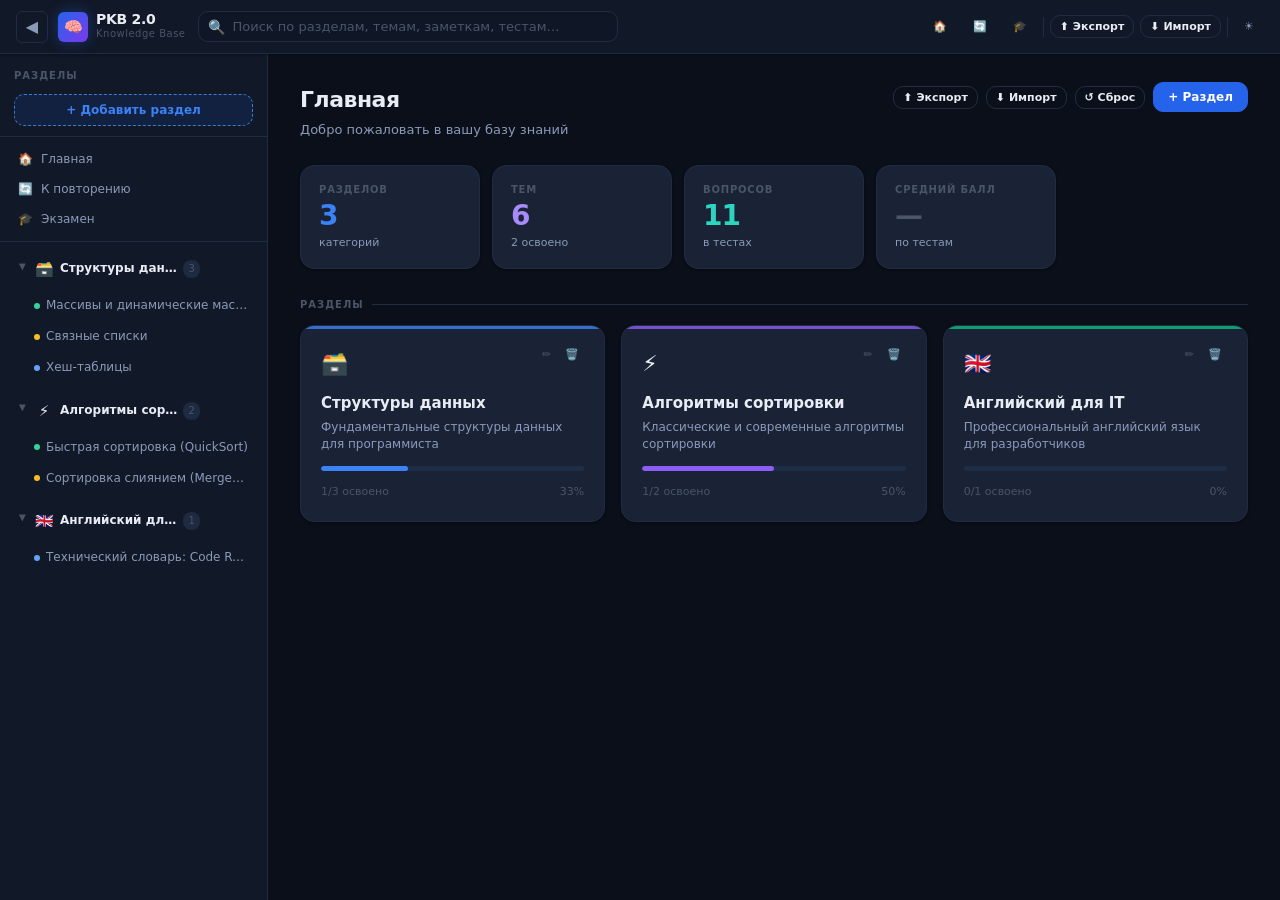
==== index.html @ 4e615f95 "first commit" ====
<!DOCTYPE html>
<html lang="ru" data-theme="dark">
<head>
  <meta charset="UTF-8">
  <meta name="viewport" content="width=device-width, initial-scale=1.0">
  <title>PKB 2.0 — Персональная База Знаний</title>
  <link rel="stylesheet" href="style.css">
</head>
<body>

<div id="app">

  <!-- ══ TOPBAR ══════════════════════════════════════ -->
  <header id="topbar">
    <div class="topbar-left">
      <button class="btn-sidebar-toggle" id="btnSidebar" title="Скрыть/показать панель">◀</button>
      <a class="logo" href="#" onclick="return false">
        <div class="logo-icon">🧠</div>
        <div>
          <div class="logo-text">PKB 2.0</div>
          <div class="logo-version">Knowledge Base</div>
        </div>
      </a>
    </div>

    <div class="topbar-search">
      <span class="topbar-search-icon">🔍</span>
      <input type="text" id="searchInput" placeholder="Поиск по разделам, темам, заметкам, тестам…" autocomplete="off">
    </div>

    <div class="topbar-right">
      <!-- Nav Pills -->
      <button class="btn btn-ghost btn-sm" id="navHome" title="Главная">🏠</button>
      <button class="btn btn-ghost btn-sm" id="navRep" title="К повторению">🔄</button>
      <button class="btn btn-ghost btn-sm" id="navExam" title="Экзамен">🎓</button>

      <div style="width:1px;height:20px;background:var(--border);flex-shrink:0"></div>

      <button class="btn btn-secondary btn-sm" id="btnExport" title="Экспорт данных">⬆ Экспорт</button>
      <button class="btn btn-secondary btn-sm" id="btnImport" title="Импорт данных">⬇ Импорт</button>

      <div style="width:1px;height:20px;background:var(--border);flex-shrink:0"></div>

      <button class="btn btn-ghost btn-sm btn-icon-round" id="btnTheme" title="Сменить тему">☀️</button>
    </div>
  </header>

  <!-- ══ LAYOUT ══════════════════════════════════════ -->
  <div id="layout">

    <!-- ══ SIDEBAR ══════════════════════════════════ -->
    <aside id="sidebar">
      <div class="sidebar-header">
        <div class="sidebar-title">Разделы</div>
        <button class="btn-add-section" id="btnAddSection">+ Добавить раздел</button>
      </div>

      <!-- Nav links -->
      <div style="padding:8px;border-bottom:1px solid var(--border)">
        <div style="display:flex;flex-direction:column;gap:2px">
          <button class="sidebar-nav-btn" onclick="document.getElementById('navHome').click()" style="display:flex;align-items:center;gap:8px;padding:7px 10px;background:none;border:none;border-radius:var(--radius-md);cursor:pointer;color:var(--text-secondary);font-size:12px;font-family:var(--font-ui);font-weight:500;transition:all 0.15s;width:100%;text-align:left" onmouseover="this.style.background='var(--bg-hover)';this.style.color='var(--text-primary)'" onmouseout="this.style.background='none';this.style.color='var(--text-secondary)'">🏠 <span>Главная</span></button>
          <button class="sidebar-nav-btn" onclick="document.getElementById('navRep').click()" style="display:flex;align-items:center;gap:8px;padding:7px 10px;background:none;border:none;border-radius:var(--radius-md);cursor:pointer;color:var(--text-secondary);font-size:12px;font-family:var(--font-ui);font-weight:500;transition:all 0.15s;width:100%;text-align:left" onmouseover="this.style.background='var(--bg-hover)';this.style.color='var(--text-primary)'" onmouseout="this.style.background='none';this.style.color='var(--text-secondary)'">🔄 <span>К повторению</span></button>
          <button class="sidebar-nav-btn" onclick="document.getElementById('navExam').click()" style="display:flex;align-items:center;gap:8px;padding:7px 10px;background:none;border:none;border-radius:var(--radius-md);cursor:pointer;color:var(--text-secondary);font-size:12px;font-family:var(--font-ui);font-weight:500;transition:all 0.15s;width:100%;text-align:left" onmouseover="this.style.background='var(--bg-hover)';this.style.color='var(--text-primary)'" onmouseout="this.style.background='none';this.style.color='var(--text-secondary)'">🎓 <span>Экзамен</span></button>
        </div>
      </div>

      <div class="sections-list" id="sectionsList"></div>
    </aside>

    <!-- ══ MAIN CONTENT ════════════════════════════ -->
    <main id="main">
      <div id="content">
        <!-- Views are rendered here dynamically -->
      </div>
    </main>

    <!-- ══ STATS PANEL ════════════════════════════ -->
    <!-- <aside id="statsPanel"></aside> -->

  </div>
</div>

<!-- ══ MODALS injected dynamically by JS ══════════ -->

<script src="script.js"></script>
<script>
  // Wire up sidebar Add Section button
  document.getElementById('btnAddSection')?.addEventListener('click', () => openSectionModal());
</script>
</body>
</html>
---- style.css ----
/* ═══════════════════════════════════════════════
   PKB 2.0 — Personal Knowledge Base
   Design: Refined Dark Intelligence Platform
   ═══════════════════════════════════════════════ */

/* ── CUSTOM PROPERTIES ─────────────────────────── */
:root {
  --font-ui:    'Segoe UI', system-ui, -apple-system, sans-serif;
  --font-mono:  'Cascadia Code', 'Fira Code', 'JetBrains Mono', 'Consolas', monospace;
  --font-head:  'Segoe UI', system-ui, sans-serif;

  /* Dark palette */
  --bg-app:       #0b0f19;
  --bg-surface:   #111827;
  --bg-panel:     #151d2e;
  --bg-card:      #1a2236;
  --bg-hover:     #1e2a40;
  --bg-active:    #1e3a5f;
  --bg-input:     #0f1626;
  --bg-overlay:   rgba(0, 0, 0, 0.75);
  --bg-tooltip:   #0f1626;

  --border:       #1e2d45;
  --border-light: #253553;
  --border-focus: #3b7ccc;

  --text-primary:   #e8edf5;
  --text-secondary: #8a9ab8;
  --text-muted:     #4a5568;
  --text-code:      #93c5fd;
  --text-link:      #60a5fa;

  --accent:         #2563eb;
  --accent-hover:   #3b82f6;
  --accent-glow:    rgba(37, 99, 235, 0.3);
  --accent-dim:     rgba(37, 99, 235, 0.12);

  --green:          #059669;
  --green-text:     #34d399;
  --green-bg:       rgba(5, 150, 105, 0.12);
  --amber:          #d97706;
  --amber-text:     #fbbf24;
  --amber-bg:       rgba(217, 119, 6, 0.12);
  --red:            #dc2626;
  --red-text:       #f87171;
  --red-bg:         rgba(220, 38, 38, 0.12);
  --purple:         #7c3aed;
  --purple-text:    #a78bfa;
  --purple-bg:      rgba(124, 58, 237, 0.12);
  --teal:           #0d9488;
  --teal-text:      #2dd4bf;
  --teal-bg:        rgba(13, 148, 136, 0.12);

  --radius-xs: 3px;
  --radius-sm: 6px;
  --radius-md: 10px;
  --radius-lg: 14px;
  --radius-xl: 20px;

  --shadow-xs:  0 1px 3px rgba(0,0,0,0.4);
  --shadow-sm:  0 2px 8px rgba(0,0,0,0.45);
  --shadow-md:  0 4px 16px rgba(0,0,0,0.5);
  --shadow-lg:  0 8px 32px rgba(0,0,0,0.6);
  --shadow-xl:  0 16px 48px rgba(0,0,0,0.7);
  --glow-accent: 0 0 20px rgba(37, 99, 235, 0.25);

  --sidebar-w:  268px;
  --topbar-h:   54px;

  --transition: 0.15s ease;
  --transition-md: 0.25s ease;
}

[data-theme="light"] {
  --bg-app:       #f0f4f8;
  --bg-surface:   #ffffff;
  --bg-panel:     #f8fafc;
  --bg-card:      #ffffff;
  --bg-hover:     #f0f5ff;
  --bg-active:    #dbeafe;
  --bg-input:     #f8faff;
  --bg-overlay:   rgba(0,0,0,0.5);
  --bg-tooltip:   #1e293b;

  --border:       #e2e8f0;
  --border-light: #cbd5e1;
  --border-focus: #3b82f6;

  --text-primary:   #1e293b;
  --text-secondary: #475569;
  --text-muted:     #94a3b8;
  --text-code:      #2563eb;
  --text-link:      #2563eb;

  --accent:         #2563eb;
  --accent-hover:   #1d4ed8;
  --accent-glow:    rgba(37, 99, 235, 0.15);
  --accent-dim:     rgba(37, 99, 235, 0.08);

  --green-text:     #059669;
  --green-bg:       rgba(5, 150, 105, 0.08);
  --amber-text:     #d97706;
  --amber-bg:       rgba(217, 119, 6, 0.08);
  --red-text:       #dc2626;
  --red-bg:         rgba(220, 38, 38, 0.08);
  --purple-text:    #7c3aed;
  --purple-bg:      rgba(124, 58, 237, 0.08);
  --teal-text:      #0d9488;
  --teal-bg:        rgba(13, 148, 136, 0.08);

  --shadow-xs:  0 1px 3px rgba(0,0,0,0.08);
  --shadow-sm:  0 2px 8px rgba(0,0,0,0.1);
  --shadow-md:  0 4px 16px rgba(0,0,0,0.12);
  --shadow-lg:  0 8px 32px rgba(0,0,0,0.15);
  --glow-accent: 0 0 20px rgba(37, 99, 235, 0.1);
}

/* ── RESET ──────────────────────────────────────── */
*, *::before, *::after { box-sizing: border-box; margin: 0; padding: 0; }
html { font-size: 14px; scroll-behavior: smooth; }
body {
  font-family: var(--font-ui);
  background: var(--bg-app);
  color: var(--text-primary);
  min-height: 100vh;
  line-height: 1.6;
  -webkit-font-smoothing: antialiased;
}
a { color: var(--text-link); text-decoration: none; }
a:hover { text-decoration: underline; }
button { font-family: var(--font-ui); cursor: pointer; }
input, textarea, select { font-family: var(--font-ui); }
img { max-width: 100%; }

/* ── SCROLLBAR ──────────────────────────────────── */
::-webkit-scrollbar { width: 5px; height: 5px; }
::-webkit-scrollbar-track { background: transparent; }
::-webkit-scrollbar-thumb { background: var(--border-light); border-radius: 3px; }
::-webkit-scrollbar-thumb:hover { background: var(--text-muted); }

/* ── APP SHELL ──────────────────────────────────── */
#app { display: flex; flex-direction: column; height: 100vh; overflow: hidden; }

/* ── TOPBAR ─────────────────────────────────────── */
#topbar {
  height: var(--topbar-h);
  background: var(--bg-surface);
  border-bottom: 1px solid var(--border);
  display: flex;
  align-items: center;
  padding: 0 16px;
  gap: 12px;
  flex-shrink: 0;
  position: relative;
  z-index: 50;
  box-shadow: var(--shadow-xs);
}

.topbar-left { display: flex; align-items: center; gap: 10px; }

.btn-sidebar-toggle {
  background: none;
  border: 1px solid var(--border);
  border-radius: var(--radius-sm);
  color: var(--text-secondary);
  width: 32px; height: 32px;
  display: flex; align-items: center; justify-content: center;
  font-size: 16px;
  transition: all var(--transition);
  flex-shrink: 0;
}
.btn-sidebar-toggle:hover { background: var(--bg-hover); color: var(--text-primary); border-color: var(--border-light); }

.logo {
  display: flex; align-items: center; gap: 8px;
  text-decoration: none !important;
}
.logo-icon {
  width: 30px; height: 30px;
  background: linear-gradient(135deg, var(--accent) 0%, #7c3aed 100%);
  border-radius: var(--radius-sm);
  display: flex; align-items: center; justify-content: center;
  font-size: 15px;
  box-shadow: 0 0 14px rgba(37,99,235,0.4);
}
.logo-text {
  font-size: 14px; font-weight: 700;
  letter-spacing: -0.3px;
  color: var(--text-primary);
  line-height: 1;
}
.logo-version {
  font-size: 10px;
  color: var(--text-muted);
  font-weight: 500;
  letter-spacing: 0.5px;
}

/* Search */
.topbar-search {
  flex: 1; max-width: 420px;
  position: relative;
}
.topbar-search-icon {
  position: absolute; left: 10px; top: 50%;
  transform: translateY(-50%);
  color: var(--text-muted); font-size: 14px; pointer-events: none;
}
#searchInput {
  width: 100%;
  padding: 7px 12px 7px 34px;
  background: var(--bg-input);
  border: 1px solid var(--border);
  border-radius: var(--radius-md);
  color: var(--text-primary);
  font-size: 13px;
  outline: none;
  transition: border-color var(--transition);
}
#searchInput:focus { border-color: var(--border-focus); }
#searchInput::placeholder { color: var(--text-muted); }

.topbar-right { display: flex; align-items: center; gap: 6px; margin-left: auto; }

/* ── LAYOUT ─────────────────────────────────────── */
#layout {
  display: flex;
  flex: 1;
  overflow: hidden;
}

/* ── SIDEBAR ─────────────────────────────────────── */
#sidebar {
  width: var(--sidebar-w);
  background: var(--bg-surface);
  border-right: 1px solid var(--border);
  display: flex; flex-direction: column;
  flex-shrink: 0;
  overflow: hidden;
  transition: width var(--transition-md), opacity var(--transition-md);
}
#sidebar.collapsed { width: 0; opacity: 0; pointer-events: none; border-right-width: 0; }

.sidebar-header {
  padding: 14px 14px 10px;
  border-bottom: 1px solid var(--border);
  flex-shrink: 0;
}
.sidebar-title {
  font-size: 10px; font-weight: 700; letter-spacing: 1px;
  text-transform: uppercase; color: var(--text-muted);
  margin-bottom: 10px;
}
.btn-add-section {
  display: flex; align-items: center; justify-content: center; gap: 6px;
  width: 100%; padding: 8px;
  background: var(--accent-dim);
  border: 1px dashed var(--border-focus);
  border-radius: var(--radius-md);
  color: var(--accent-hover); font-size: 12px; font-weight: 600;
  transition: all var(--transition);
}
.btn-add-section:hover { background: var(--accent); color: #fff; border-style: solid; }

.sections-list { flex: 1; overflow-y: auto; padding: 8px; }

.section-item { margin-bottom: 4px; }
.section-row {
  display: flex; align-items: center; gap: 6px;
  padding: 7px 8px;
  border-radius: var(--radius-md);
  cursor: pointer;
  transition: background var(--transition);
  position: relative;
  user-select: none;
}
.section-row:hover { background: var(--bg-hover); }
.section-row.active { background: var(--bg-active); }

.section-chevron {
  font-size: 9px; color: var(--text-muted);
  transition: transform var(--transition);
  width: 12px; flex-shrink: 0; line-height: 1;
}
.section-chevron.open { transform: rotate(90deg); }

.section-icon { font-size: 15px; flex-shrink: 0; width: 20px; text-align: center; }
.section-name {
  font-size: 12px; font-weight: 600; flex: 1;
  overflow: hidden; text-overflow: ellipsis; white-space: nowrap;
  color: var(--text-primary);
}
.section-count {
  font-size: 10px; color: var(--text-muted);
  background: var(--bg-hover);
  padding: 1px 5px; border-radius: 8px; flex-shrink: 0;
}
.section-actions {
  display: flex; gap: 2px;
  opacity: 0; transition: opacity var(--transition);
  flex-shrink: 0;
}
.section-row:hover .section-actions { opacity: 1; }

.topics-list { padding: 2px 0 4px 18px; }

.topic-item {
  display: flex; align-items: center; gap: 6px;
  padding: 6px 8px;
  border-radius: var(--radius-sm);
  cursor: pointer;
  transition: all var(--transition);
  font-size: 12px;
  color: var(--text-secondary);
}
.topic-item:hover { background: var(--bg-hover); color: var(--text-primary); }
.topic-item.active { background: var(--bg-active); color: var(--text-primary); }
.topic-status-dot { width: 6px; height: 6px; border-radius: 50%; flex-shrink: 0; }
.topic-item-name { flex: 1; overflow: hidden; text-overflow: ellipsis; white-space: nowrap; }

/* ── MAIN ───────────────────────────────────────── */
#main { flex: 1; display: flex; overflow: hidden; }
#content { flex: 1; overflow-y: auto; }

/* ── VIEWS ──────────────────────────────────────── */
.view { display: none; padding: 28px 32px; animation: fadeIn 0.2s ease; }
.view.active { display: block; }
@keyframes fadeIn { from { opacity: 0; transform: translateY(4px); } to { opacity: 1; transform: none; } }

.view-header {
  display: flex; align-items: flex-start; justify-content: space-between;
  gap: 16px; margin-bottom: 24px; flex-wrap: wrap;
}
.view-title { font-size: 22px; font-weight: 800; letter-spacing: -0.5px; margin-bottom: 3px; }
.view-subtitle { font-size: 13px; color: var(--text-secondary); }
.view-actions { display: flex; gap: 8px; flex-wrap: wrap; align-items: center; }

/* ── STATS BAR ──────────────────────────────────── */
.stats-grid {
  display: grid;
  grid-template-columns: repeat(auto-fill, minmax(150px, 1fr));
  gap: 12px;
  margin-bottom: 28px;
}
.stat-card {
  background: var(--bg-card);
  border: 1px solid var(--border);
  border-radius: var(--radius-lg);
  padding: 16px 18px;
  display: flex; flex-direction: column; gap: 4px;
  box-shadow: var(--shadow-xs);
  transition: border-color var(--transition);
}
.stat-card:hover { border-color: var(--border-light); }
.stat-label { font-size: 10px; font-weight: 700; letter-spacing: 0.8px; text-transform: uppercase; color: var(--text-muted); }
.stat-value { font-size: 28px; font-weight: 800; letter-spacing: -1px; line-height: 1; }
.stat-detail { font-size: 11px; color: var(--text-secondary); }

/* ── SECTION CARDS ──────────────────────────────── */
.section-cards { display: grid; grid-template-columns: repeat(auto-fill, minmax(280px, 1fr)); gap: 16px; }
.section-card {
  background: var(--bg-card);
  border: 1px solid var(--border);
  border-radius: var(--radius-lg);
  padding: 20px;
  cursor: pointer;
  transition: all var(--transition-md);
  box-shadow: var(--shadow-xs);
  position: relative;
  overflow: hidden;
}
.section-card::before {
  content: '';
  position: absolute; top: 0; left: 0; right: 0; height: 3px;
  background: var(--card-color, var(--accent));
  opacity: 0.8;
}
.section-card:hover { border-color: var(--border-light); box-shadow: var(--shadow-md); transform: translateY(-2px); }
.section-card-head { display: flex; align-items: flex-start; justify-content: space-between; margin-bottom: 10px; }
.section-card-icon { font-size: 22px; }
.section-card-title { font-size: 15px; font-weight: 700; margin-bottom: 4px; }
.section-card-desc { font-size: 12px; color: var(--text-secondary); margin-bottom: 14px; line-height: 1.4; }
.section-card-progress { margin-bottom: 12px; }
.progress-bar { height: 5px; background: var(--border); border-radius: 3px; overflow: hidden; }
.progress-fill { height: 100%; border-radius: 3px; transition: width 0.4s ease; }
.section-card-footer { display: flex; justify-content: space-between; font-size: 11px; color: var(--text-muted); }

/* ── TOPIC SECTION VIEW ─────────────────────────── */
.topics-grid { display: grid; grid-template-columns: repeat(auto-fill, minmax(260px, 1fr)); gap: 12px; }
.topic-card {
  background: var(--bg-card);
  border: 1px solid var(--border);
  border-radius: var(--radius-lg);
  padding: 16px;
  cursor: pointer;
  transition: all var(--transition);
  box-shadow: var(--shadow-xs);
  position: relative;
}
.topic-card:hover { border-color: var(--border-light); box-shadow: var(--shadow-sm); }
.topic-card-title { font-size: 13px; font-weight: 700; margin-bottom: 10px; line-height: 1.3; }
.topic-card-meta { display: flex; gap: 5px; flex-wrap: wrap; margin-bottom: 10px; }
.topic-card-footer { display: flex; justify-content: space-between; align-items: center; font-size: 11px; color: var(--text-muted); }
.topic-card-actions {
  position: absolute; top: 8px; right: 8px;
  display: flex; gap: 3px; opacity: 0;
  transition: opacity var(--transition);
}
.topic-card:hover .topic-card-actions { opacity: 1; }

/* ── TOPIC DETAIL VIEW ──────────────────────────── */
.topic-detail-header {
  background: var(--bg-card);
  border: 1px solid var(--border);
  border-radius: var(--radius-lg);
  padding: 20px 24px;
  margin-bottom: 20px;
  box-shadow: var(--shadow-xs);
}
.topic-breadcrumb { font-size: 12px; color: var(--text-muted); margin-bottom: 8px; display: flex; align-items: center; gap: 6px; }
.topic-breadcrumb a { color: var(--text-link); }
.topic-detail-title { font-size: 20px; font-weight: 800; letter-spacing: -0.3px; margin-bottom: 12px; }
.topic-detail-meta { display: flex; gap: 8px; flex-wrap: wrap; margin-bottom: 10px; }
.topic-dates { display: flex; gap: 16px; font-size: 11px; color: var(--text-muted); flex-wrap: wrap; }
.topic-date-item span { color: var(--text-secondary); }
.overdue { color: var(--red-text) !important; }

/* ── TABS ───────────────────────────────────────── */
.tab-nav { display: flex; border-bottom: 1px solid var(--border); margin-bottom: 20px; gap: 2px; }
.tab-btn {
  padding: 9px 16px;
  font-size: 12px; font-weight: 600;
  color: var(--text-muted);
  background: none; border: none;
  border-bottom: 2px solid transparent;
  margin-bottom: -1px;
  transition: all var(--transition);
  display: flex; align-items: center; gap: 5px;
}
.tab-btn:hover { color: var(--text-primary); }
.tab-btn.active { color: var(--accent-hover); border-bottom-color: var(--accent-hover); }

.tab-panel { display: none; }
.tab-panel.active { display: block; animation: fadeIn 0.15s ease; }

/* ── NOTES (MARKDOWN) ───────────────────────────── */
.notes-container { position: relative; }
.notes-toolbar { display: flex; justify-content: flex-end; gap: 6px; margin-bottom: 10px; }

.notes-display {
  background: var(--bg-card);
  border: 1px solid var(--border);
  border-radius: var(--radius-lg);
  padding: 20px 24px;
  min-height: 120px;
  box-shadow: var(--shadow-xs);
  line-height: 1.75;
}
.notes-empty { color: var(--text-muted); font-style: italic; font-size: 13px; }

.notes-editor-wrap { display: none; }
.notes-editor-wrap.visible { display: block; }
#notesTextarea {
  width: 100%;
  min-height: 300px;
  background: var(--bg-input);
  border: 1px solid var(--border-focus);
  border-radius: var(--radius-lg);
  padding: 16px 20px;
  color: var(--text-primary);
  font-family: var(--font-mono);
  font-size: 13px;
  line-height: 1.7;
  resize: vertical;
  outline: none;
  transition: border-color var(--transition);
}
.notes-editor-actions { display: flex; gap: 8px; margin-top: 10px; justify-content: flex-end; }

/* Markdown Styles */
.md h1 { font-size: 18px; font-weight: 800; margin: 16px 0 10px; padding-bottom: 8px; border-bottom: 1px solid var(--border); }
.md h2 { font-size: 15px; font-weight: 700; margin: 14px 0 8px; color: var(--text-primary); }
.md h3 { font-size: 13px; font-weight: 700; margin: 12px 0 6px; color: var(--text-secondary); }
.md p { margin-bottom: 10px; font-size: 13px; }
.md ul, .md ol { margin: 8px 0 10px 20px; }
.md li { font-size: 13px; margin-bottom: 4px; }
.md code { background: var(--bg-hover); border: 1px solid var(--border-light); padding: 1px 5px; border-radius: var(--radius-xs); font-family: var(--font-mono); font-size: 11px; color: var(--text-code); }
.md pre { background: var(--bg-input); border: 1px solid var(--border); border-radius: var(--radius-md); padding: 16px 18px; overflow-x: auto; margin: 12px 0; }
.md pre code { background: none; border: none; padding: 0; font-size: 12px; color: var(--text-code); }
.md strong { font-weight: 700; }
.md em { font-style: italic; color: var(--text-secondary); }
.md blockquote { border-left: 3px solid var(--accent); padding: 8px 12px; background: var(--accent-dim); border-radius: 0 var(--radius-sm) var(--radius-sm) 0; margin: 10px 0; color: var(--text-secondary); font-style: italic; font-size: 13px; }
.md table { width: 100%; border-collapse: collapse; margin: 12px 0; font-size: 12px; }
.md th { background: var(--bg-hover); border: 1px solid var(--border); padding: 8px 12px; text-align: left; font-weight: 700; }
.md td { border: 1px solid var(--border); padding: 7px 12px; }
.md hr { border: none; border-top: 1px solid var(--border); margin: 16px 0; }
.md a { color: var(--text-link); }

/* ── LINKS ──────────────────────────────────────── */
.links-list { display: flex; flex-direction: column; gap: 8px; }
.link-card {
  display: flex; align-items: center; gap: 12px;
  background: var(--bg-card);
  border: 1px solid var(--border);
  border-radius: var(--radius-md);
  padding: 12px 16px;
  box-shadow: var(--shadow-xs);
  transition: border-color var(--transition);
}
.link-card:hover { border-color: var(--border-light); }
.link-favicon { font-size: 20px; flex-shrink: 0; }
.link-info { flex: 1; overflow: hidden; }
.link-title { font-size: 13px; font-weight: 600; white-space: nowrap; overflow: hidden; text-overflow: ellipsis; }
.link-url { font-size: 11px; color: var(--text-muted); white-space: nowrap; overflow: hidden; text-overflow: ellipsis; }
.link-note { font-size: 11px; color: var(--text-secondary); white-space: nowrap; overflow: hidden; text-overflow: ellipsis; }
.link-actions { display: flex; gap: 4px; flex-shrink: 0; }

/* ── TESTS ──────────────────────────────────────── */
.tests-toolbar { display: flex; justify-content: space-between; align-items: center; margin-bottom: 16px; flex-wrap: wrap; gap: 8px; }
.tests-list { display: flex; flex-direction: column; gap: 14px; }
.test-card {
  background: var(--bg-card);
  border: 1px solid var(--border);
  border-radius: var(--radius-lg);
  padding: 16px 18px;
  box-shadow: var(--shadow-xs);
}
.test-question { font-size: 13px; font-weight: 700; margin-bottom: 12px; line-height: 1.4; }
.test-options { display: grid; grid-template-columns: 1fr 1fr; gap: 7px; margin-bottom: 10px; }
@media (max-width: 500px) { .test-options { grid-template-columns: 1fr; } }
.test-option {
  padding: 9px 12px;
  background: var(--bg-input);
  border: 1px solid var(--border);
  border-radius: var(--radius-md);
  font-size: 12px;
  text-align: left;
  color: var(--text-primary);
  transition: all var(--transition);
  display: flex; align-items: center; gap: 8px;
  cursor: pointer;
}
.test-option:hover:not(:disabled) { background: var(--bg-hover); border-color: var(--border-light); }
.test-option.correct { background: var(--green-bg); border-color: var(--green-text); color: var(--green-text); }
.test-option.wrong { background: var(--red-bg); border-color: var(--red-text); color: var(--red-text); }
.test-option.correct-reveal { background: var(--green-bg); border-color: var(--green-text); }
.test-option:disabled { cursor: default; opacity: 0.85; }
.test-opt-letter {
  width: 20px; height: 20px; border-radius: 50%;
  background: var(--border); color: var(--text-secondary);
  display: flex; align-items: center; justify-content: center;
  font-size: 10px; font-weight: 700; flex-shrink: 0;
}
.test-opt-text { flex: 1; }
.test-explanation {
  margin-top: 10px; padding: 10px 12px;
  background: var(--accent-dim); border-radius: var(--radius-md);
  font-size: 12px; color: var(--text-secondary);
  border-left: 3px solid var(--accent);
  display: none;
}
.test-explanation.visible { display: block; animation: fadeIn 0.2s ease; }
.test-footer { display: flex; justify-content: space-between; align-items: center; flex-wrap: wrap; gap: 6px; }
.test-history { display: flex; gap: 4px; flex-wrap: wrap; }
.test-attempt { font-size: 10px; padding: 2px 6px; border-radius: 8px; font-weight: 700; }
.test-attempt.pass { background: var(--green-bg); color: var(--green-text); }
.test-attempt.fail { background: var(--red-bg); color: var(--red-text); }

/* ── EXAM MODE ──────────────────────────────────── */
.exam-container { max-width: 680px; margin: 0 auto; }
.exam-setup-card {
  background: var(--bg-card);
  border: 1px solid var(--border);
  border-radius: var(--radius-xl);
  padding: 32px 36px;
  text-align: center;
  box-shadow: var(--shadow-md);
}
.exam-setup-icon { font-size: 48px; margin-bottom: 14px; }
.exam-setup-title { font-size: 22px; font-weight: 800; margin-bottom: 6px; }
.exam-setup-desc { font-size: 13px; color: var(--text-secondary); margin-bottom: 24px; }
.exam-options-row { display: flex; gap: 16px; justify-content: center; margin-bottom: 24px; flex-wrap: wrap; }
.exam-option-card {
  flex: 1; min-width: 120px; max-width: 180px;
  background: var(--bg-input);
  border: 2px solid var(--border);
  border-radius: var(--radius-lg);
  padding: 16px 12px;
  cursor: pointer;
  transition: all var(--transition);
  text-align: center;
}
.exam-option-card:hover { border-color: var(--accent); background: var(--accent-dim); }
.exam-option-card.selected { border-color: var(--accent); background: var(--accent-dim); box-shadow: var(--glow-accent); }
.exam-option-n { font-size: 24px; font-weight: 800; color: var(--accent-hover); }
.exam-option-label { font-size: 11px; color: var(--text-secondary); }

.exam-progress-bar { height: 4px; background: var(--border); border-radius: 2px; overflow: hidden; margin: 12px 0; }
.exam-progress-fill { height: 100%; background: linear-gradient(90deg, var(--accent), var(--purple-text)); transition: width 0.3s ease; }
.exam-qnum { font-size: 11px; color: var(--text-muted); text-transform: uppercase; letter-spacing: 0.6px; }

.exam-question-card {
  background: var(--bg-card);
  border: 1px solid var(--border);
  border-radius: var(--radius-xl);
  padding: 28px 32px;
  box-shadow: var(--shadow-md);
  margin-bottom: 16px;
}
.exam-question-text { font-size: 16px; font-weight: 700; margin-bottom: 20px; line-height: 1.5; }
.exam-options { display: flex; flex-direction: column; gap: 9px; }
.exam-opt {
  display: flex; align-items: center; gap: 12px;
  padding: 12px 16px;
  background: var(--bg-input);
  border: 1.5px solid var(--border);
  border-radius: var(--radius-md);
  cursor: pointer;
  transition: all var(--transition);
  font-size: 13px; text-align: left; color: var(--text-primary);
}
.exam-opt:hover:not(:disabled) { border-color: var(--accent); background: var(--accent-dim); }
.exam-opt.correct { background: var(--green-bg); border-color: var(--green-text); color: var(--green-text); }
.exam-opt.wrong { background: var(--red-bg); border-color: var(--red-text); color: var(--red-text); }
.exam-opt.correct-reveal { background: var(--green-bg); border-color: var(--green-text); }
.exam-opt:disabled { cursor: default; }
.exam-opt-letter {
  width: 28px; height: 28px; border-radius: 50%;
  background: var(--border); color: var(--text-secondary);
  display: flex; align-items: center; justify-content: center;
  font-size: 11px; font-weight: 800; flex-shrink: 0;
}
.exam-nav { display: flex; justify-content: space-between; align-items: center; }

.exam-result-card {
  background: var(--bg-card);
  border: 1px solid var(--border);
  border-radius: var(--radius-xl);
  padding: 48px 36px;
  text-align: center;
  box-shadow: var(--shadow-lg);
  animation: fadeIn 0.3s ease;
}
.exam-result-score { font-size: 72px; font-weight: 900; letter-spacing: -3px; margin-bottom: 6px; }
.exam-result-label { font-size: 16px; color: var(--text-secondary); margin-bottom: 6px; }
.exam-result-sub { font-size: 13px; color: var(--text-muted); }
.score-excellent { color: var(--green-text); }
.score-good { color: var(--amber-text); }
.score-poor { color: var(--red-text); }

/* ── REPETITION VIEW ────────────────────────────── */
.rep-list { display: flex; flex-direction: column; gap: 10px; }
.rep-card {
  display: flex; align-items: center; gap: 14px;
  background: var(--bg-card);
  border: 1px solid var(--border);
  border-radius: var(--radius-lg);
  padding: 14px 18px;
  box-shadow: var(--shadow-xs);
  transition: border-color var(--transition);
}
.rep-card:hover { border-color: var(--border-light); }
.rep-card.difficult { border-left: 3px solid var(--red-text); }
.rep-info { flex: 1; overflow: hidden; }
.rep-title { font-size: 13px; font-weight: 700; margin-bottom: 4px; overflow: hidden; text-overflow: ellipsis; white-space: nowrap; }
.rep-meta { font-size: 11px; color: var(--text-muted); display: flex; gap: 10px; flex-wrap: wrap; }
.rep-actions { display: flex; gap: 6px; flex-shrink: 0; }

/* ── SEARCH RESULTS ─────────────────────────────── */
.search-header { margin-bottom: 16px; }
.search-results { display: flex; flex-direction: column; gap: 8px; }
.search-result-item {
  background: var(--bg-card);
  border: 1px solid var(--border);
  border-radius: var(--radius-md);
  padding: 12px 16px;
  cursor: pointer;
  transition: all var(--transition);
}
.search-result-item:hover { border-color: var(--accent); }
.search-result-type { font-size: 10px; text-transform: uppercase; letter-spacing: 0.7px; color: var(--text-muted); margin-bottom: 4px; font-weight: 700; }
.search-result-title { font-size: 13px; font-weight: 700; margin-bottom: 2px; }
.search-result-ctx { font-size: 11px; color: var(--text-secondary); }
mark { background: rgba(37,99,235,0.25); color: var(--accent-hover); border-radius: 2px; padding: 0 2px; }

/* ── BUTTONS ─────────────────────────────────────── */
.btn {
  display: inline-flex; align-items: center; gap: 5px;
  padding: 7px 14px;
  font-size: 12px; font-weight: 600;
  border-radius: var(--radius-md);
  border: 1px solid transparent;
  cursor: pointer;
  transition: all var(--transition);
  white-space: nowrap;
}
.btn-primary { background: var(--accent); color: #fff; border-color: var(--accent); }
.btn-primary:hover { background: var(--accent-hover); border-color: var(--accent-hover); }
.btn-secondary { background: transparent; color: var(--text-primary); border-color: var(--border); }
.btn-secondary:hover { background: var(--bg-hover); border-color: var(--border-light); }
.btn-ghost { background: transparent; color: var(--text-secondary); border-color: transparent; }
.btn-ghost:hover { background: var(--bg-hover); color: var(--text-primary); }
.btn-danger { background: transparent; color: var(--red-text); border-color: var(--red); }
.btn-danger:hover { background: var(--red-bg); }
.btn-success { background: var(--green); color: #fff; border-color: var(--green); }
.btn-success:hover { filter: brightness(1.15); }
.btn-sm { padding: 4px 9px; font-size: 11px; }
.btn-xs { padding: 2px 7px; font-size: 10px; }
.btn-icon { padding: 5px 8px; width: 28px; height: 28px; justify-content: center; border-radius: var(--radius-sm); }
.btn-icon-round { padding: 0; width: 30px; height: 30px; justify-content: center; border-radius: 50%; }

/* Inline icon buttons */
.ibtn {
  background: none; border: none;
  color: var(--text-muted); font-size: 11px;
  padding: 2px 5px;
  border-radius: var(--radius-xs);
  cursor: pointer;
  transition: all var(--transition);
}
.ibtn:hover { background: var(--bg-hover); color: var(--text-primary); }
.ibtn.danger:hover { color: var(--red-text); background: var(--red-bg); }

/* ── BADGES ─────────────────────────────────────── */
.badge {
  display: inline-flex; align-items: center; gap: 3px;
  padding: 2px 7px;
  border-radius: 12px;
  font-size: 10px; font-weight: 700;
  letter-spacing: 0.3px;
}
.badge-done    { background: var(--green-bg);   color: var(--green-text); }
.badge-review  { background: var(--amber-bg);   color: var(--amber-text); }
.badge-learning{ background: var(--accent-dim); color: var(--accent-hover); }
.badge-high    { background: var(--red-bg);     color: var(--red-text); }
.badge-medium  { background: var(--amber-bg);   color: var(--amber-text); }
.badge-low     { background: var(--green-bg);   color: var(--green-text); }
.badge-difficult { background: var(--red-bg);   color: var(--red-text); }
.badge-tag     { background: var(--bg-hover);   color: var(--text-secondary); border: 1px solid var(--border); }

/* ── MODALS ──────────────────────────────────────── */
.modal-overlay {
  position: fixed; inset: 0;
  background: var(--bg-overlay);
  z-index: 200;
  display: none; align-items: center; justify-content: center;
  padding: 20px;
  backdrop-filter: blur(4px);
}
.modal-overlay.open { display: flex; }
.modal {
  background: var(--bg-surface);
  border: 1px solid var(--border-light);
  border-radius: var(--radius-xl);
  box-shadow: var(--shadow-xl);
  width: 100%; max-width: 500px;
  max-height: 90vh;
  display: flex; flex-direction: column;
  animation: modalIn 0.2s cubic-bezier(0.34, 1.56, 0.64, 1);
}
.modal-lg { max-width: 620px; }
@keyframes modalIn {
  from { opacity: 0; transform: scale(0.92) translateY(-10px); }
  to   { opacity: 1; transform: scale(1) translateY(0); }
}
.modal-header {
  display: flex; align-items: center; justify-content: space-between;
  padding: 16px 20px;
  border-bottom: 1px solid var(--border);
  flex-shrink: 0;
}
.modal-title { font-size: 14px; font-weight: 800; letter-spacing: -0.2px; }
.modal-close {
  background: none; border: none;
  color: var(--text-muted); font-size: 20px; line-height: 1;
  padding: 2px 6px; border-radius: var(--radius-sm);
  cursor: pointer; transition: all var(--transition);
}
.modal-close:hover { background: var(--bg-hover); color: var(--text-primary); }
.modal-body { padding: 20px; overflow-y: auto; flex: 1; display: flex; flex-direction: column; gap: 14px; }
.modal-footer { padding: 14px 20px; border-top: 1px solid var(--border); display: flex; gap: 8px; justify-content: flex-end; flex-shrink: 0; }

/* ── FORMS ───────────────────────────────────────── */
.form-group { display: flex; flex-direction: column; gap: 5px; }
.form-label { font-size: 11px; font-weight: 700; letter-spacing: 0.5px; text-transform: uppercase; color: var(--text-secondary); }
.form-input, .form-select, .form-textarea {
  padding: 9px 12px;
  background: var(--bg-input);
  border: 1px solid var(--border);
  border-radius: var(--radius-md);
  color: var(--text-primary);
  font-size: 13px;
  outline: none;
  transition: border-color var(--transition);
}
.form-input:focus, .form-select:focus, .form-textarea:focus { border-color: var(--border-focus); }
.form-input::placeholder, .form-textarea::placeholder { color: var(--text-muted); }
.form-select { cursor: pointer; }
.form-textarea { resize: vertical; min-height: 80px; font-family: var(--font-ui); }
.form-row { display: grid; grid-template-columns: 1fr 1fr; gap: 12px; }
.form-hint { font-size: 11px; color: var(--text-muted); }
.form-check { display: flex; align-items: center; gap: 8px; cursor: pointer; }
.form-check input { width: 14px; height: 14px; cursor: pointer; accent-color: var(--accent); }
.form-check-label { font-size: 12px; color: var(--text-secondary); }

/* Difficulty stars */
.difficulty-stars { display: flex; gap: 3px; }
.star-btn { background: none; border: none; font-size: 18px; cursor: pointer; transition: transform var(--transition); line-height: 1; padding: 0; }
.star-btn:hover { transform: scale(1.2); }
.star-btn.on { filter: none; }
.star-btn.off { filter: grayscale(1) opacity(0.3); }

/* ── TAGS INPUT ──────────────────────────────────── */
.tags-container { display: flex; flex-wrap: wrap; gap: 5px; min-height: 32px; align-items: flex-start; }
.tag-remove {
  background: none; border: none;
  color: inherit; cursor: pointer; font-size: 11px; padding: 0 2px; line-height: 1;
}
.tags-input-field {
  border: none; outline: none;
  background: transparent; color: var(--text-primary);
  font-size: 12px; min-width: 80px; flex: 1;
  font-family: var(--font-ui);
}

/* ── EMPTY STATES ────────────────────────────────── */
.empty-state {
  display: flex; flex-direction: column; align-items: center;
  padding: 60px 20px; color: var(--text-muted);
  text-align: center; gap: 8px;
}
.empty-icon { font-size: 40px; filter: grayscale(0.5); }
.empty-title { font-size: 14px; font-weight: 700; color: var(--text-secondary); }
.empty-desc { font-size: 12px; }

/* ── NOTIFICATIONS ───────────────────────────────── */
.notification {
  position: fixed; bottom: 20px; right: 20px;
  background: var(--bg-card);
  border: 1px solid var(--border-light);
  border-left: 3px solid var(--accent);
  border-radius: var(--radius-md);
  padding: 10px 16px;
  font-size: 13px;
  box-shadow: var(--shadow-lg);
  z-index: 500;
  animation: slideNotif 0.25s ease;
  pointer-events: none;
  max-width: 320px;
}
.notification.success { border-left-color: var(--green-text); }
.notification.error   { border-left-color: var(--red-text); }
.notification.warning { border-left-color: var(--amber-text); }
@keyframes slideNotif { from { opacity:0; transform:translateX(16px); } to { opacity:1; transform:none; } }

/* ── SECTION DIVIDERS ────────────────────────────── */
.section-heading {
  font-size: 10px; font-weight: 800;
  text-transform: uppercase; letter-spacing: 1px;
  color: var(--text-muted);
  margin-bottom: 12px;
  display: flex; align-items: center; gap: 8px;
}
.section-heading::after { content:''; flex:1; height:1px; background:var(--border); }

/* ── RIGHT PANEL (STATS) ─────────────────────────── */
#stats-panel {
  width: 240px;
  background: var(--bg-surface);
  border-left: 1px solid var(--border);
  padding: 16px 14px;
  flex-shrink: 0;
  overflow-y: auto;
  display: flex; flex-direction: column; gap: 12px;
}
#stats-panel.hidden { display: none; }

.stats-panel-title { font-size: 10px; font-weight: 800; letter-spacing: 1px; text-transform: uppercase; color: var(--text-muted); margin-bottom: 2px; }
.mini-stat { background: var(--bg-card); border: 1px solid var(--border); border-radius: var(--radius-md); padding: 12px 14px; }
.mini-stat-label { font-size: 10px; color: var(--text-muted); text-transform: uppercase; letter-spacing: 0.6px; font-weight: 700; }
.mini-stat-val { font-size: 22px; font-weight: 800; letter-spacing: -0.5px; }
.mini-stat-sub { font-size: 10px; color: var(--text-secondary); margin-top: 2px; }

.section-stat-item { display: flex; flex-direction: column; gap: 4px; }
.section-stat-name { font-size: 11px; font-weight: 600; display: flex; justify-content: space-between; }
.section-stat-name span { color: var(--text-muted); }

/* ── RESPONSIVE ──────────────────────────────────── */
@media (max-width: 900px) {
  #stats-panel { display: none; }
  .view { padding: 20px 18px; }
}
@media (max-width: 600px) {
  :root { --sidebar-w: 250px; }
  #sidebar { position: fixed; top: var(--topbar-h); bottom: 0; left: 0; z-index: 40; transform: translateX(0); transition: transform var(--transition-md); box-shadow: var(--shadow-xl); }
  #sidebar.collapsed { width: var(--sidebar-w); opacity: 1; transform: translateX(-100%); pointer-events: none; }
  #sidebar.collapsed.mobile-open { transform: translateX(0); pointer-events: auto; }
  .stats-grid { grid-template-columns: 1fr 1fr; }
  .section-cards { grid-template-columns: 1fr; }
  .topics-grid { grid-template-columns: 1fr; }
  .form-row { grid-template-columns: 1fr; }
  .view { padding: 14px 14px; }
  .topbar-search { display: none; }
  .logo-text + .logo-version { display: none; }
}
@media (max-width: 440px) {
  .stats-grid { grid-template-columns: 1fr; }
}

/* ── MISC UTILS ──────────────────────────────────── */
.flex { display: flex; }
.flex-1 { flex: 1; }
.items-center { align-items: center; }
.justify-between { justify-content: space-between; }
.gap-6 { gap: 6px; }
.gap-8 { gap: 8px; }
.mt-12 { margin-top: 12px; }
.mt-16 { margin-top: 16px; }
.mb-8 { margin-bottom: 8px; }
.mb-12 { margin-bottom: 12px; }
.mb-16 { margin-bottom: 16px; }
.text-muted { color: var(--text-muted); }
.text-sm { font-size: 12px; }
.font-bold { font-weight: 700; }
.overflow-hidden { overflow: hidden; }

/* Transition for theme switch */
*, *::before, *::after { transition-property: background-color, border-color, color; transition-duration: 0.18s; }
button, input, textarea, select { transition: none; }
button { transition: background-color 0.12s, border-color 0.12s, color 0.12s, box-shadow 0.12s, transform 0.1s, opacity 0.12s; }
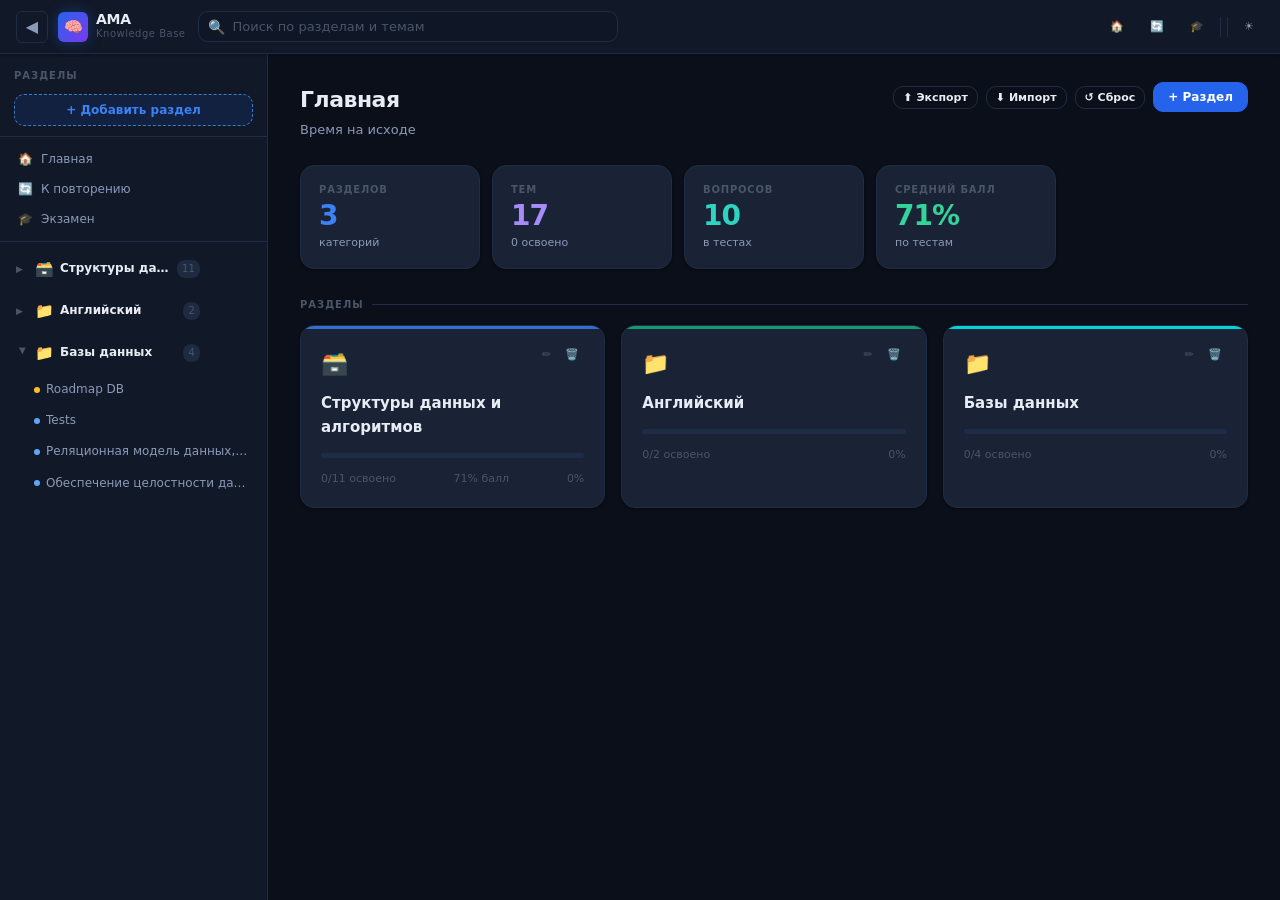
==== commit a7c3b953: "links, repeat,dates" ====
--- a/index.html
+++ b/index.html
@@ -3,7 +3,7 @@
 <head>
   <meta charset="UTF-8">
   <meta name="viewport" content="width=device-width, initial-scale=1.0">
-  <title>PKB 2.0 — Персональная База Знаний</title>
+  <title>Maxatbek</title>
   <link rel="stylesheet" href="style.css">
 </head>
 <body>
@@ -17,7 +17,7 @@
       <a class="logo" href="#" onclick="return false">
         <div class="logo-icon">🧠</div>
         <div>
-          <div class="logo-text">PKB 2.0</div>
+          <div class="logo-text">AMA</div>
           <div class="logo-version">Knowledge Base</div>
         </div>
       </a>
@@ -25,7 +25,7 @@
 
     <div class="topbar-search">
       <span class="topbar-search-icon">🔍</span>
-      <input type="text" id="searchInput" placeholder="Поиск по разделам, темам, заметкам, тестам…" autocomplete="off">
+      <input type="text" id="searchInput" placeholder="Поиск по разделам и темам" autocomplete="off">
     </div>
 
     <div class="topbar-right">
@@ -36,8 +36,8 @@
 
       <div style="width:1px;height:20px;background:var(--border);flex-shrink:0"></div>
 
-      <button class="btn btn-secondary btn-sm" id="btnExport" title="Экспорт данных">⬆ Экспорт</button>
-      <button class="btn btn-secondary btn-sm" id="btnImport" title="Импорт данных">⬇ Импорт</button>
+      <!-- <button class="btn btn-secondary btn-sm" id="btnExport" title="Экспорт данных">Экс</button>
+      <button class="btn btn-secondary btn-sm" id="btnImport" title="Импорт данных">Имп</button> -->
 
       <div style="width:1px;height:20px;background:var(--border);flex-shrink:0"></div>
 
--- a/style.css
+++ b/style.css
@@ -736,8 +736,12 @@
 .badge-medium  { background: var(--amber-bg);   color: var(--amber-text); }
 .badge-low     { background: var(--green-bg);   color: var(--green-text); }
 .badge-difficult { background: var(--red-bg);   color: var(--red-text); }
-.badge-tag     { background: var(--bg-hover);   color: var(--text-secondary); border: 1px solid var(--border); }
-
+/* .badge-tag     { background: var(--bg-hover);   color: var(--text-secondary); border: 1px solid var(--border); } */
+.badge-tag {
+  background: var(--bg-hover);
+  color: gold; /* <-- делаем звёзды желтыми */
+  border: 1px solid var(--border);
+}
 /* ── MODALS ──────────────────────────────────────── */
 .modal-overlay {
   position: fixed; inset: 0;
@@ -807,8 +811,16 @@
 .difficulty-stars { display: flex; gap: 3px; }
 .star-btn { background: none; border: none; font-size: 18px; cursor: pointer; transition: transform var(--transition); line-height: 1; padding: 0; }
 .star-btn:hover { transform: scale(1.2); }
-.star-btn.on { filter: none; }
-.star-btn.off { filter: grayscale(1) opacity(0.3); }
+/* .star-btn.on { filter: none; }
+.star-btn.off { filter: grayscale(1) opacity(0.3); } */
+.star-btn.on {
+  color: #ff0000;
+}
+
+.star-btn.off {
+  color: #ff0000;
+  opacity: 0.3;
+}
 
 /* ── TAGS INPUT ──────────────────────────────────── */
 .tags-container { display: flex; flex-wrap: wrap; gap: 5px; min-height: 32px; align-items: flex-start; }
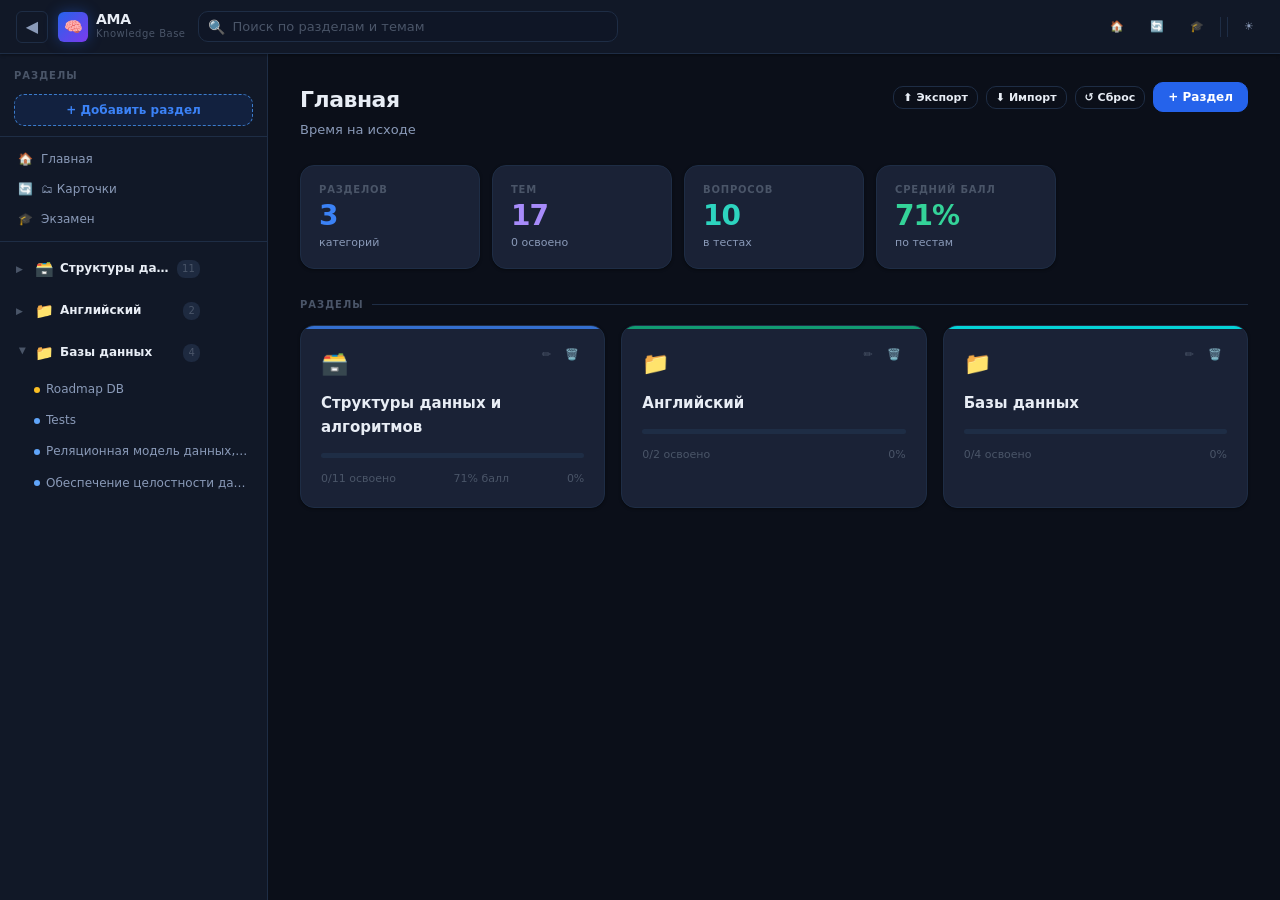
==== commit 3f8df3df: "Anki" ====
--- a/index.html
+++ b/index.html
@@ -1,3 +1,5 @@
+
+
 <!DOCTYPE html>
 <html lang="ru" data-theme="dark">
 <head>
@@ -59,7 +61,7 @@
       <div style="padding:8px;border-bottom:1px solid var(--border)">
         <div style="display:flex;flex-direction:column;gap:2px">
           <button class="sidebar-nav-btn" onclick="document.getElementById('navHome').click()" style="display:flex;align-items:center;gap:8px;padding:7px 10px;background:none;border:none;border-radius:var(--radius-md);cursor:pointer;color:var(--text-secondary);font-size:12px;font-family:var(--font-ui);font-weight:500;transition:all 0.15s;width:100%;text-align:left" onmouseover="this.style.background='var(--bg-hover)';this.style.color='var(--text-primary)'" onmouseout="this.style.background='none';this.style.color='var(--text-secondary)'">🏠 <span>Главная</span></button>
-          <button class="sidebar-nav-btn" onclick="document.getElementById('navRep').click()" style="display:flex;align-items:center;gap:8px;padding:7px 10px;background:none;border:none;border-radius:var(--radius-md);cursor:pointer;color:var(--text-secondary);font-size:12px;font-family:var(--font-ui);font-weight:500;transition:all 0.15s;width:100%;text-align:left" onmouseover="this.style.background='var(--bg-hover)';this.style.color='var(--text-primary)'" onmouseout="this.style.background='none';this.style.color='var(--text-secondary)'">🔄 <span>К повторению</span></button>
+          <button class="sidebar-nav-btn" onclick="document.getElementById('navRep').click()" style="display:flex;align-items:center;gap:8px;padding:7px 10px;background:none;border:none;border-radius:var(--radius-md);cursor:pointer;color:var(--text-secondary);font-size:12px;font-family:var(--font-ui);font-weight:500;transition:all 0.15s;width:100%;text-align:left" onmouseover="this.style.background='var(--bg-hover)';this.style.color='var(--text-primary)'" onmouseout="this.style.background='none';this.style.color='var(--text-secondary)'">🔄 <span>🗂 Карточки</span></button>
           <button class="sidebar-nav-btn" onclick="document.getElementById('navExam').click()" style="display:flex;align-items:center;gap:8px;padding:7px 10px;background:none;border:none;border-radius:var(--radius-md);cursor:pointer;color:var(--text-secondary);font-size:12px;font-family:var(--font-ui);font-weight:500;transition:all 0.15s;width:100%;text-align:left" onmouseover="this.style.background='var(--bg-hover)';this.style.color='var(--text-primary)'" onmouseout="this.style.background='none';this.style.color='var(--text-secondary)'">🎓 <span>Экзамен</span></button>
         </div>
       </div>
@@ -89,3 +91,5 @@
 </script>
 </body>
 </html>
+
+
--- a/style.css
+++ b/style.css
@@ -940,3 +940,105 @@
 *, *::before, *::after { transition-property: background-color, border-color, color; transition-duration: 0.18s; }
 button, input, textarea, select { transition: none; }
 button { transition: background-color 0.12s, border-color 0.12s, color 0.12s, box-shadow 0.12s, transform 0.1s, opacity 0.12s; }
+.test-option.selected {
+    border-color: var(--accent); /* Ваш основной цвет темы */
+    background-color: rgba(var(--accent-rgb), 0.1); 
+    box-shadow: 0 0 0 2px var(--accent);
+}
+/* ─── НОВЫЙ ДИЗАЙН ВАРИАНТОВ ОТВЕТОВ В МОДАЛКЕ ─── */
+.modern-option-row {
+  display: flex;
+  align-items: center;
+  gap: 12px;
+  margin-bottom: 12px;
+  padding: 8px 12px;
+  background: var(--bg-secondary);
+  border: 1px solid var(--border);
+  border-radius: var(--radius-md);
+  transition: border-color 0.2s;
+}
+.modern-option-row:focus-within {
+  border-color: var(--accent);
+}
+
+/* Красивый чекбокс слева */
+.modern-option-checkbox {
+  position: relative;
+  display: flex;
+  align-items: center;
+  cursor: pointer;
+  flex-shrink: 0;
+}
+.modern-option-checkbox input {
+  position: absolute;
+  opacity: 0;
+  cursor: pointer;
+  height: 0;
+  width: 0;
+}
+.custom-checkbox {
+  height: 24px;
+  width: 24px;
+  background-color: var(--bg-primary);
+  border: 2px solid var(--border);
+  border-radius: 4px;
+  display: flex;
+  align-items: center;
+  justify-content: center;
+  transition: all 0.2s;
+}
+.modern-option-checkbox input:checked ~ .custom-checkbox {
+  background-color: #34d399; /* var(--green-text) если есть */
+  border-color: #34d399;
+}
+.modern-option-checkbox input:checked ~ .custom-checkbox::after {
+  content: "✓";
+  color: white;
+  font-size: 16px;
+  font-weight: bold;
+}
+
+/* Поле ввода посередине */
+.modern-option-input-wrapper {
+  flex: 1;
+  min-width: 0;
+}
+.modern-option-input-wrapper input {
+  width: 100%;
+  border: none;
+  background: transparent;
+  padding: 4px 0;
+  font-size: 14px;
+  outline: none;
+  box-shadow: none;
+  color: var(--text-primary);
+}
+
+/* Кнопка удаления справа */
+.modern-option-delete {
+  background: transparent;
+  border: none;
+  color: var(--text-muted);
+  cursor: pointer;
+  font-size: 16px;
+  padding: 4px 8px;
+  display: flex;
+  align-items: center;
+  justify-content: center;
+  border-radius: 4px;
+  transition: color 0.2s, background 0.2s;
+  flex-shrink: 0;
+}
+.modern-option-delete:hover {
+  color: #ef4444; /* var(--error) */
+  background: rgba(239, 68, 68, 0.1);
+}
+
+@media (max-width: 480px) {
+  .modern-option-row {
+    padding: 6px 8px;
+    gap: 8px;
+  }
+  .custom-checkbox { height: 20px; width: 20px; }
+  .modern-option-checkbox input:checked ~ .custom-checkbox::after { font-size: 14px; }
+}
